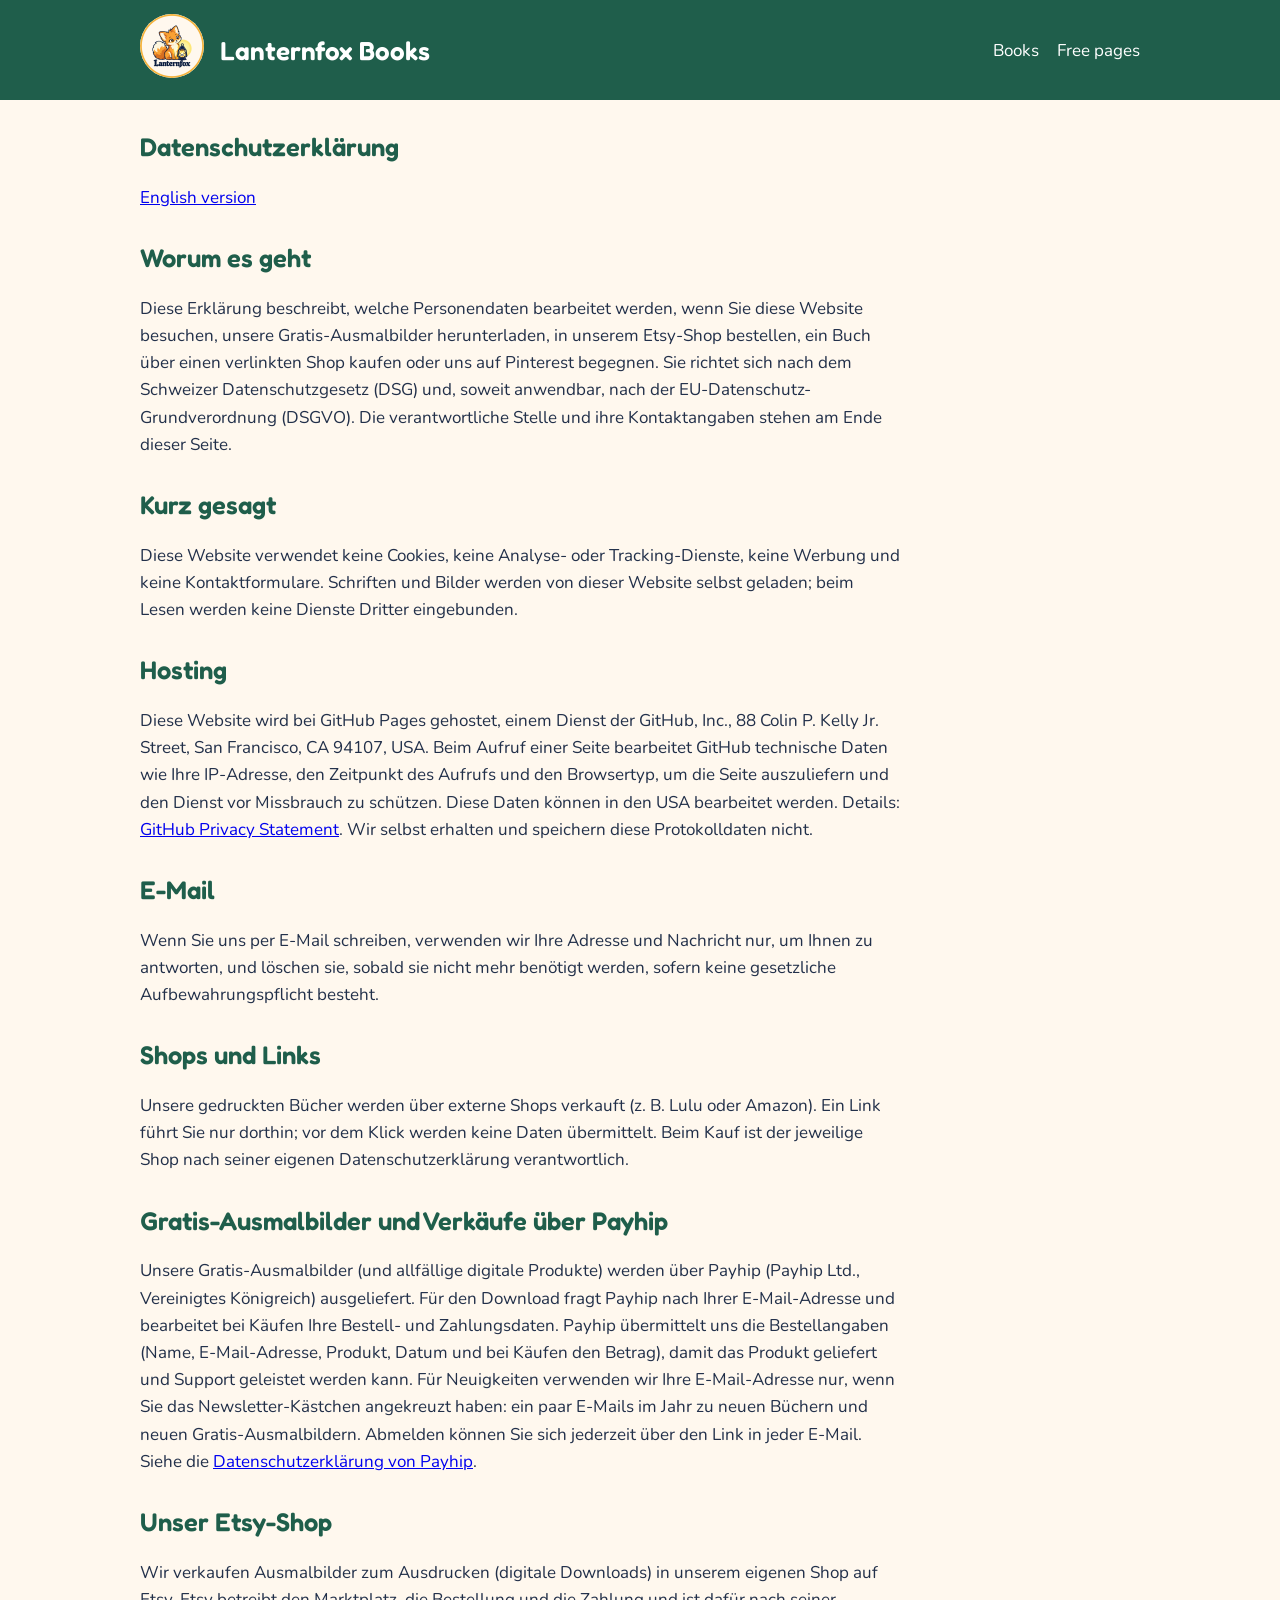
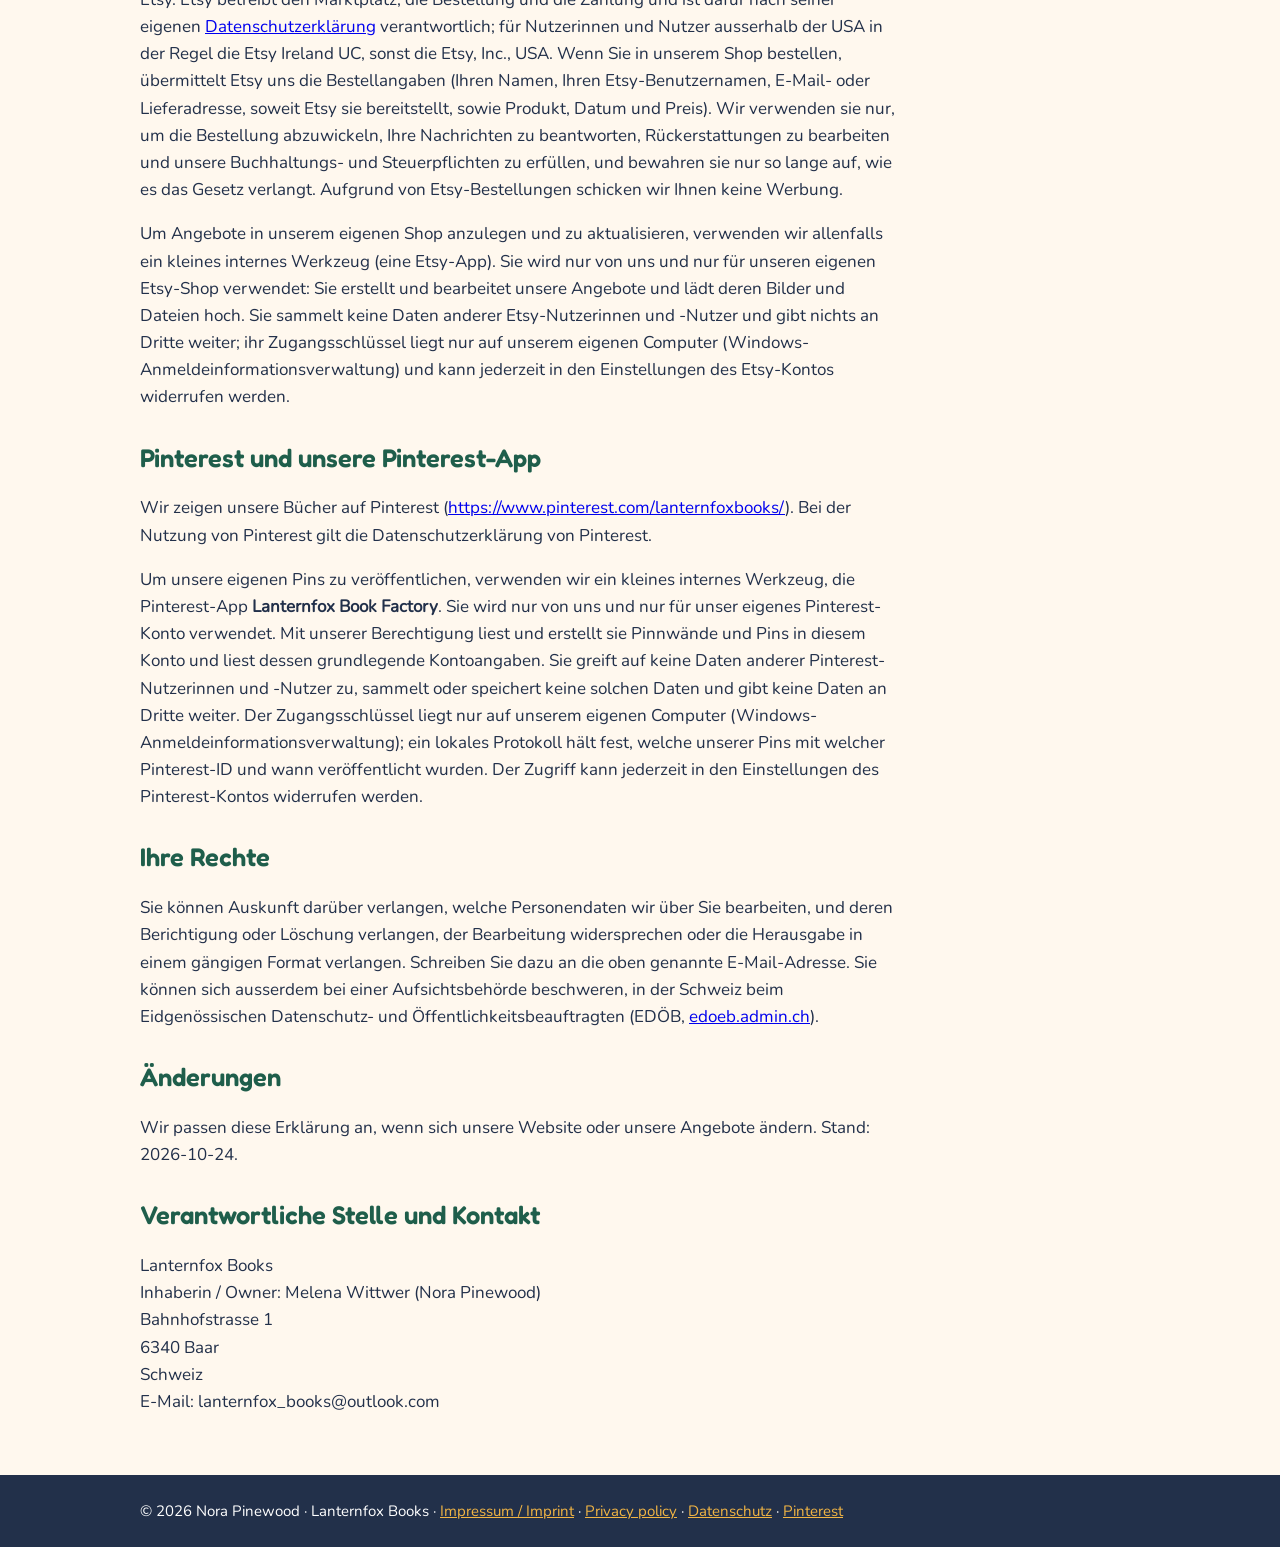
==== datenschutz.html @ 25349295 "Update website (generated by BookFactory website.py)" ====
<!doctype html>
<html lang="de"><head><meta charset="utf-8"><meta name="viewport" content="width=device-width,initial-scale=1">
<title>Datenschutzerklärung – Lanternfox Books</title><meta name="description" content="Coloring books and coloring storybooks for kids, made with love by Nora Pinewood. It all began with a coloring story for my little niece, starring Finn the lantern fox; more books are on the way: animals, everyday adventures, seasons and holidays. Every book has single-sided pages and big, bold lines.">
<link rel="icon" href="img/logo.png"><link rel="stylesheet" href="style.css"></head>
<body><header><div class="in"><a href="index.html"><img src="img/logo.png" alt="Lanternfox Books logo"></a>
<a href="index.html"><h1>Lanternfox Books</h1></a><nav><a href="index.html#books">Books</a><a href="index.html#free">Free pages</a></nav></div></header>
<main class="in"><div class="legal"><h2>Datenschutzerklärung</h2><p><a href="privacy.html">English version</a></p><h2>Worum es geht</h2><p>Diese Erklärung beschreibt, welche Personendaten bearbeitet werden, wenn Sie diese Website besuchen, unsere Gratis-Ausmalbilder herunterladen, in unserem Etsy-Shop bestellen, ein Buch über einen verlinkten Shop kaufen oder uns auf Pinterest begegnen. Sie richtet sich nach dem Schweizer Datenschutzgesetz (DSG) und, soweit anwendbar, nach der EU-Datenschutz-Grundverordnung (DSGVO). Die verantwortliche Stelle und ihre Kontaktangaben stehen am Ende dieser Seite.</p><h2>Kurz gesagt</h2><p>Diese Website verwendet keine Cookies, keine Analyse- oder Tracking-Dienste, keine Werbung und keine Kontaktformulare. Schriften und Bilder werden von dieser Website selbst geladen; beim Lesen werden keine Dienste Dritter eingebunden.</p><h2>Hosting</h2><p>Diese Website wird bei GitHub Pages gehostet, einem Dienst der GitHub, Inc., 88 Colin P. Kelly Jr. Street, San Francisco, CA 94107, USA. Beim Aufruf einer Seite bearbeitet GitHub technische Daten wie Ihre IP-Adresse, den Zeitpunkt des Aufrufs und den Browsertyp, um die Seite auszuliefern und den Dienst vor Missbrauch zu schützen. Diese Daten können in den USA bearbeitet werden. Details: <a href="https://docs.github.com/en/site-policy/privacy-policies/github-general-privacy-statement">GitHub Privacy Statement</a>. Wir selbst erhalten und speichern diese Protokolldaten nicht.</p><h2>E-Mail</h2><p>Wenn Sie uns per E-Mail schreiben, verwenden wir Ihre Adresse und Nachricht nur, um Ihnen zu antworten, und löschen sie, sobald sie nicht mehr benötigt werden, sofern keine gesetzliche Aufbewahrungspflicht besteht.</p><h2>Shops und Links</h2><p>Unsere gedruckten Bücher werden über externe Shops verkauft (z. B. Lulu oder Amazon). Ein Link führt Sie nur dorthin; vor dem Klick werden keine Daten übermittelt. Beim Kauf ist der jeweilige Shop nach seiner eigenen Datenschutzerklärung verantwortlich.</p><h2>Gratis-Ausmalbilder und Verkäufe über Payhip</h2><p>Unsere Gratis-Ausmalbilder (und allfällige digitale Produkte) werden über Payhip (Payhip Ltd., Vereinigtes Königreich) ausgeliefert. Für den Download fragt Payhip nach Ihrer E-Mail-Adresse und bearbeitet bei Käufen Ihre Bestell- und Zahlungsdaten. Payhip übermittelt uns die Bestellangaben (Name, E-Mail-Adresse, Produkt, Datum und bei Käufen den Betrag), damit das Produkt geliefert und Support geleistet werden kann. Für Neuigkeiten verwenden wir Ihre E-Mail-Adresse nur, wenn Sie das Newsletter-Kästchen angekreuzt haben: ein paar E-Mails im Jahr zu neuen Büchern und neuen Gratis-Ausmalbildern. Abmelden können Sie sich jederzeit über den Link in jeder E-Mail. Siehe die <a href="https://payhip.com/privacy">Datenschutzerklärung von Payhip</a>.</p><h2>Unser Etsy-Shop</h2><p>Wir verkaufen Ausmalbilder zum Ausdrucken (digitale Downloads) in unserem eigenen Shop auf Etsy. Etsy betreibt den Marktplatz, die Bestellung und die Zahlung und ist dafür nach seiner eigenen <a href="https://www.etsy.com/legal/privacy">Datenschutzerklärung</a> verantwortlich; für Nutzerinnen und Nutzer ausserhalb der USA in der Regel die Etsy Ireland UC, sonst die Etsy, Inc., USA. Wenn Sie in unserem Shop bestellen, übermittelt Etsy uns die Bestellangaben (Ihren Namen, Ihren Etsy-Benutzernamen, E-Mail- oder Lieferadresse, soweit Etsy sie bereitstellt, sowie Produkt, Datum und Preis). Wir verwenden sie nur, um die Bestellung abzuwickeln, Ihre Nachrichten zu beantworten, Rückerstattungen zu bearbeiten und unsere Buchhaltungs- und Steuerpflichten zu erfüllen, und bewahren sie nur so lange auf, wie es das Gesetz verlangt. Aufgrund von Etsy-Bestellungen schicken wir Ihnen keine Werbung.</p><p>Um Angebote in unserem eigenen Shop anzulegen und zu aktualisieren, verwenden wir allenfalls ein kleines internes Werkzeug (eine Etsy-App). Sie wird nur von uns und nur für unseren eigenen Etsy-Shop verwendet: Sie erstellt und bearbeitet unsere Angebote und lädt deren Bilder und Dateien hoch. Sie sammelt keine Daten anderer Etsy-Nutzerinnen und -Nutzer und gibt nichts an Dritte weiter; ihr Zugangsschlüssel liegt nur auf unserem eigenen Computer (Windows-Anmeldeinformationsverwaltung) und kann jederzeit in den Einstellungen des Etsy-Kontos widerrufen werden.</p><h2>Pinterest und unsere Pinterest-App</h2><p>Wir zeigen unsere Bücher auf Pinterest (<a href="https://www.pinterest.com/lanternfoxbooks/">https://www.pinterest.com/lanternfoxbooks/</a>). Bei der Nutzung von Pinterest gilt die Datenschutzerklärung von Pinterest.</p><p>Um unsere eigenen Pins zu veröffentlichen, verwenden wir ein kleines internes Werkzeug, die Pinterest-App <strong>Lanternfox Book Factory</strong>. Sie wird nur von uns und nur für unser eigenes Pinterest-Konto verwendet. Mit unserer Berechtigung liest und erstellt sie Pinnwände und Pins in diesem Konto und liest dessen grundlegende Kontoangaben. Sie greift auf keine Daten anderer Pinterest-Nutzerinnen und -Nutzer zu, sammelt oder speichert keine solchen Daten und gibt keine Daten an Dritte weiter. Der Zugangsschlüssel liegt nur auf unserem eigenen Computer (Windows-Anmeldeinformationsverwaltung); ein lokales Protokoll hält fest, welche unserer Pins mit welcher Pinterest-ID und wann veröffentlicht wurden. Der Zugriff kann jederzeit in den Einstellungen des Pinterest-Kontos widerrufen werden.</p><h2>Ihre Rechte</h2><p>Sie können Auskunft darüber verlangen, welche Personendaten wir über Sie bearbeiten, und deren Berichtigung oder Löschung verlangen, der Bearbeitung widersprechen oder die Herausgabe in einem gängigen Format verlangen. Schreiben Sie dazu an die oben genannte E-Mail-Adresse. Sie können sich ausserdem bei einer Aufsichtsbehörde beschweren, in der Schweiz beim Eidgenössischen Datenschutz- und Öffentlichkeitsbeauftragten (EDÖB, <a href="https://www.edoeb.admin.ch">edoeb.admin.ch</a>).</p><h2>Änderungen</h2><p>Wir passen diese Erklärung an, wenn sich unsere Website oder unsere Angebote ändern. Stand: 2026-10-24.</p><h2>Verantwortliche Stelle und Kontakt</h2><p>Lanternfox Books<br>Inhaberin / Owner: Melena Wittwer (Nora Pinewood)<br>Bahnhofstrasse 1<br>6340 Baar<br>Schweiz<br>E-Mail: lanternfox_books@outlook.com</p></div></main>
<footer><div class="in">© 2026 Nora Pinewood · Lanternfox Books ·
<a href="impressum.html">Impressum / Imprint</a> · <a href="privacy.html">Privacy policy</a> · <a href="datenschutz.html">Datenschutz</a>
· <a href="https://www.pinterest.com/lanternfoxbooks/">Pinterest</a></div></footer></body></html>
---- style.css ----
@font-face{font-family:Fredoka;src:url(fonts/Fredoka.ttf)}
@font-face{font-family:Nunito;src:url(fonts/Nunito.ttf)}
*{box-sizing:border-box}
body{margin:0;background:#FFF8EE;color:#22304A;font:17px/1.6 Nunito,system-ui,sans-serif}
header{background:#1F5E4B;color:#fff}
header .in{display:flex;align-items:center;gap:16px;padding:14px 20px}
header img{width:64px;height:64px;border-radius:50%;background:#fff}
header a{color:#fff;text-decoration:none}
nav{margin-left:auto;display:flex;gap:18px;flex-wrap:wrap}
.in{max-width:1040px;margin:0 auto;padding:0 20px}
h1,h2,h3{font-family:Fredoka,system-ui,sans-serif;font-weight:600;line-height:1.2}
h1{margin:0;font-size:26px}
h2{color:#1F5E4B;margin-top:48px}
.hero{padding:36px 0 8px;font-size:19px}
.grid{display:grid;grid-template-columns:repeat(auto-fill,minmax(290px,1fr));gap:24px}
.card{background:#fff;border-radius:18px;padding:18px;box-shadow:0 4px 16px rgba(34,48,74,.12);display:flex;flex-direction:column}
.card img{width:100%;border-radius:10px}
.card h3{margin:14px 0 4px}
.card .sub{color:#C8374A;font-size:15px;line-height:1.4;margin:0 0 10px}
.card p{margin:0 0 12px}
.btn{margin-top:auto;align-self:flex-start;background:#C8374A;color:#fff;padding:9px 18px;border-radius:999px;text-decoration:none;font-weight:bold}
.btn.free{background:#1F5E4B}
.legal{max-width:760px}
.legal h2{margin-top:32px}
footer{margin-top:60px;padding:24px 0;background:#22304A;color:#fff;font-size:15px}
footer a{color:#F2B544}
.todo{background:#F2B544;padding:0 4px}
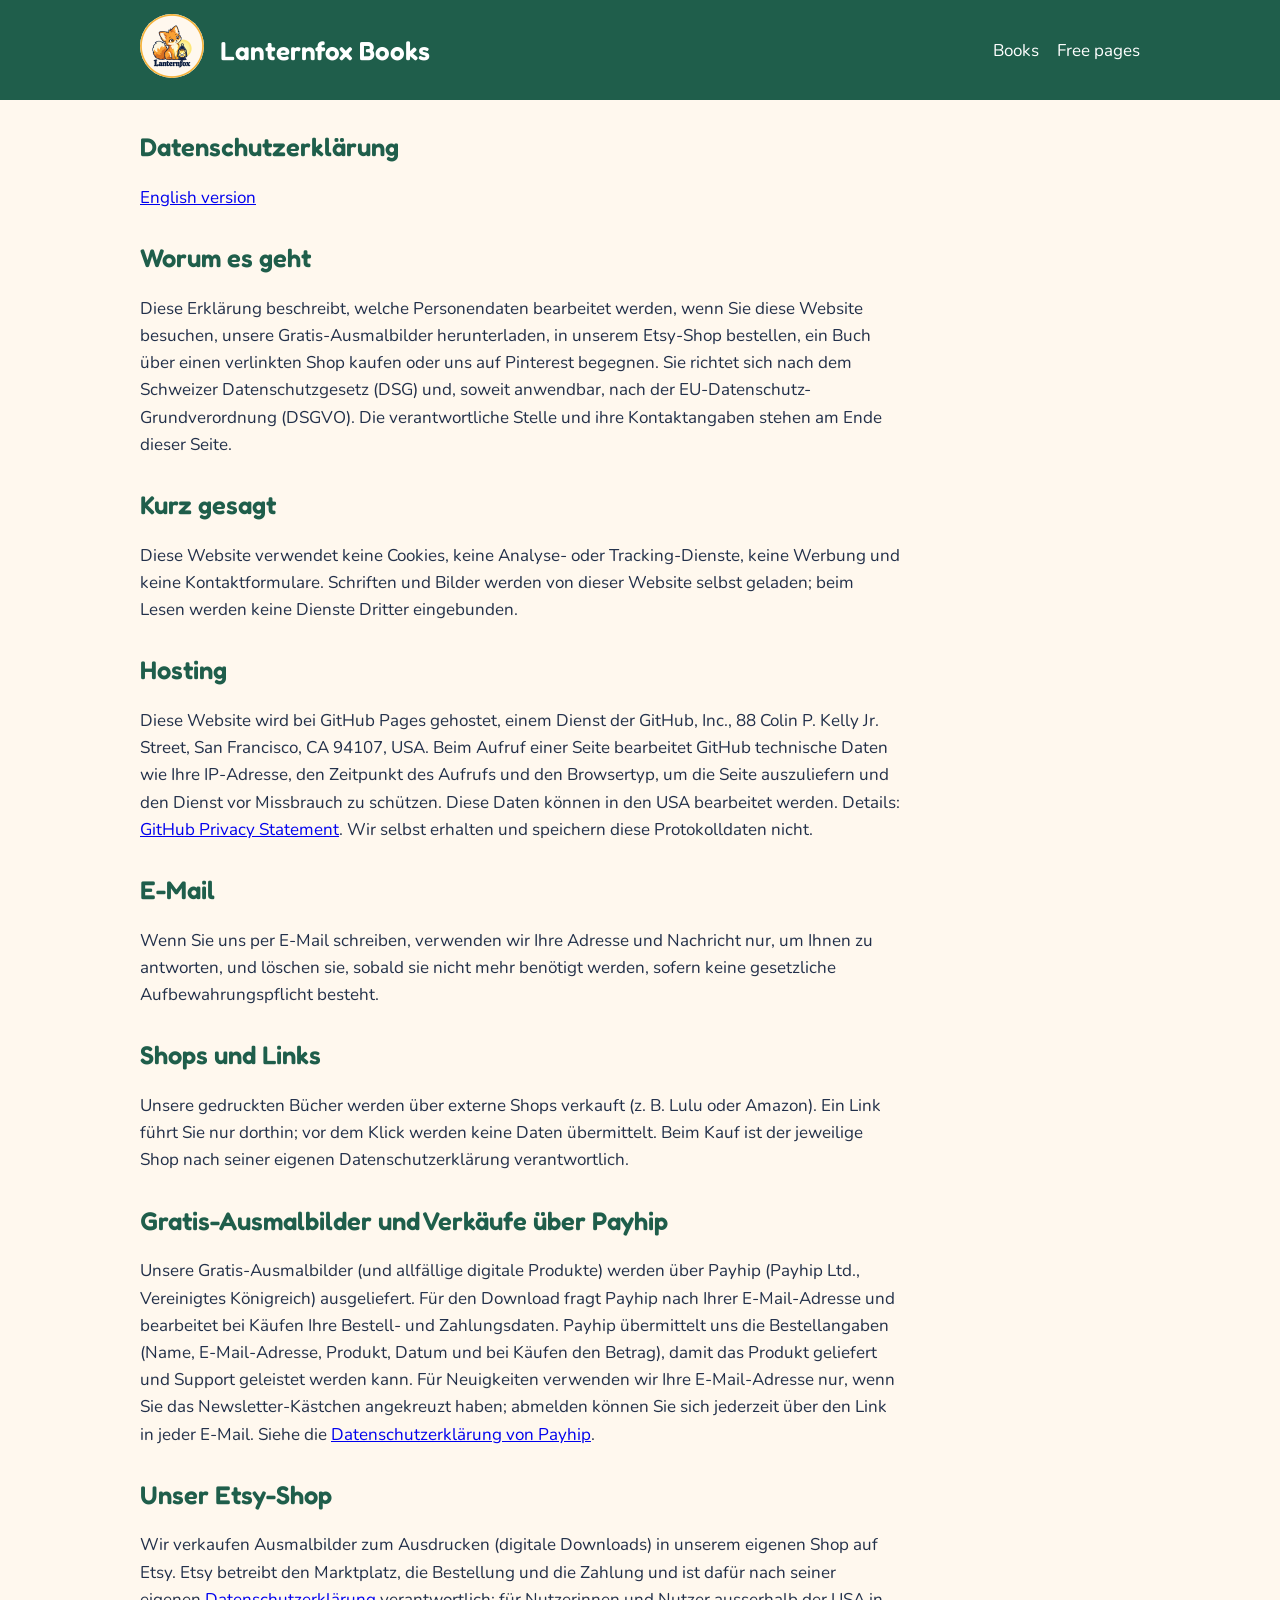
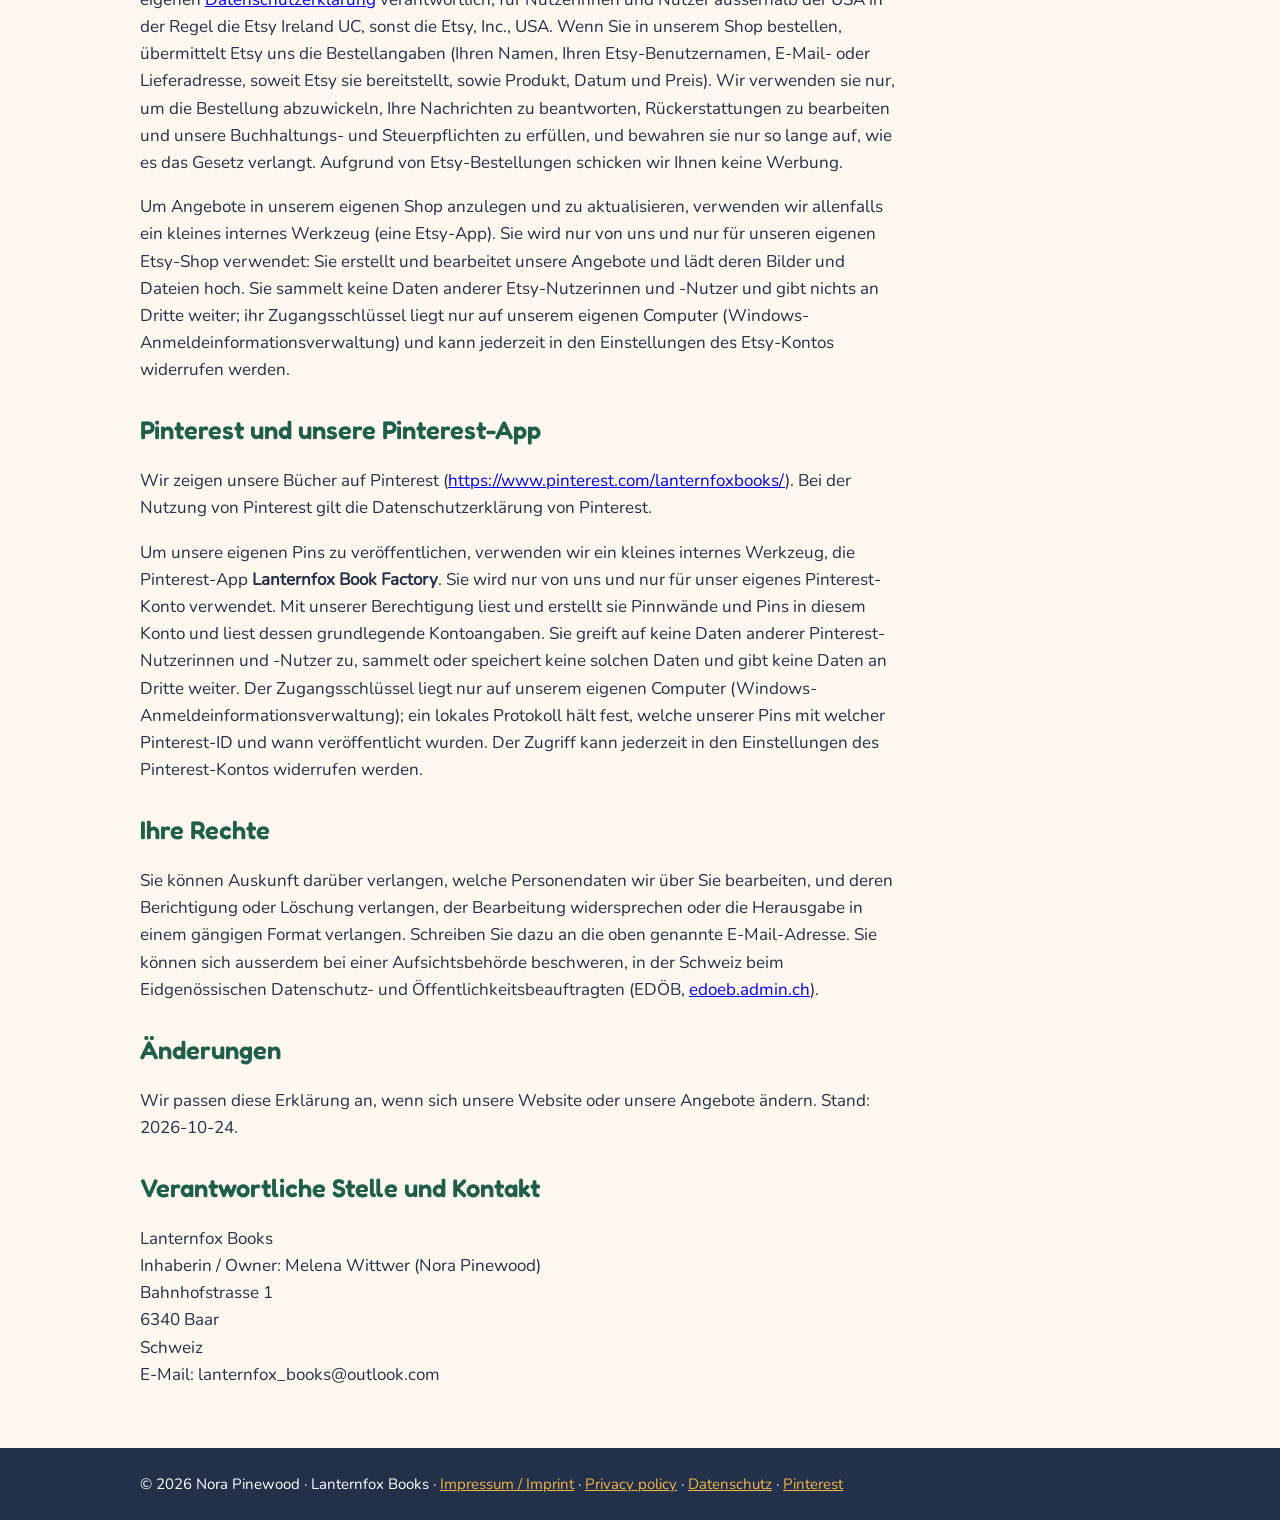
==== commit b1ed74b4: "Update website (generated by BookFactory website.py)" ====
--- a/datenschutz.html
+++ b/datenschutz.html
@@ -1,10 +1,10 @@
 <!doctype html>
 <html lang="de"><head><meta charset="utf-8"><meta name="viewport" content="width=device-width,initial-scale=1">
-<title>Datenschutzerklärung – Lanternfox Books</title><meta name="description" content="Coloring books and coloring storybooks for kids, made with love by Nora Pinewood. It all began with a coloring story for my little niece, starring Finn the lantern fox; more books are on the way: animals, everyday adventures, seasons and holidays. Every book has single-sided pages and big, bold lines.">
+<title>Datenschutzerklärung – Lanternfox Books</title><meta name="description" content="Cozy coloring storybooks for kids ages 4–10 with Finn the little lantern fox. Single-sided pages, big bold lines and a little story on every page, made with love by Nora Pinewood.">
 <link rel="icon" href="img/logo.png"><link rel="stylesheet" href="style.css"></head>
 <body><header><div class="in"><a href="index.html"><img src="img/logo.png" alt="Lanternfox Books logo"></a>
 <a href="index.html"><h1>Lanternfox Books</h1></a><nav><a href="index.html#books">Books</a><a href="index.html#free">Free pages</a></nav></div></header>
-<main class="in"><div class="legal"><h2>Datenschutzerklärung</h2><p><a href="privacy.html">English version</a></p><h2>Worum es geht</h2><p>Diese Erklärung beschreibt, welche Personendaten bearbeitet werden, wenn Sie diese Website besuchen, unsere Gratis-Ausmalbilder herunterladen, in unserem Etsy-Shop bestellen, ein Buch über einen verlinkten Shop kaufen oder uns auf Pinterest begegnen. Sie richtet sich nach dem Schweizer Datenschutzgesetz (DSG) und, soweit anwendbar, nach der EU-Datenschutz-Grundverordnung (DSGVO). Die verantwortliche Stelle und ihre Kontaktangaben stehen am Ende dieser Seite.</p><h2>Kurz gesagt</h2><p>Diese Website verwendet keine Cookies, keine Analyse- oder Tracking-Dienste, keine Werbung und keine Kontaktformulare. Schriften und Bilder werden von dieser Website selbst geladen; beim Lesen werden keine Dienste Dritter eingebunden.</p><h2>Hosting</h2><p>Diese Website wird bei GitHub Pages gehostet, einem Dienst der GitHub, Inc., 88 Colin P. Kelly Jr. Street, San Francisco, CA 94107, USA. Beim Aufruf einer Seite bearbeitet GitHub technische Daten wie Ihre IP-Adresse, den Zeitpunkt des Aufrufs und den Browsertyp, um die Seite auszuliefern und den Dienst vor Missbrauch zu schützen. Diese Daten können in den USA bearbeitet werden. Details: <a href="https://docs.github.com/en/site-policy/privacy-policies/github-general-privacy-statement">GitHub Privacy Statement</a>. Wir selbst erhalten und speichern diese Protokolldaten nicht.</p><h2>E-Mail</h2><p>Wenn Sie uns per E-Mail schreiben, verwenden wir Ihre Adresse und Nachricht nur, um Ihnen zu antworten, und löschen sie, sobald sie nicht mehr benötigt werden, sofern keine gesetzliche Aufbewahrungspflicht besteht.</p><h2>Shops und Links</h2><p>Unsere gedruckten Bücher werden über externe Shops verkauft (z. B. Lulu oder Amazon). Ein Link führt Sie nur dorthin; vor dem Klick werden keine Daten übermittelt. Beim Kauf ist der jeweilige Shop nach seiner eigenen Datenschutzerklärung verantwortlich.</p><h2>Gratis-Ausmalbilder und Verkäufe über Payhip</h2><p>Unsere Gratis-Ausmalbilder (und allfällige digitale Produkte) werden über Payhip (Payhip Ltd., Vereinigtes Königreich) ausgeliefert. Für den Download fragt Payhip nach Ihrer E-Mail-Adresse und bearbeitet bei Käufen Ihre Bestell- und Zahlungsdaten. Payhip übermittelt uns die Bestellangaben (Name, E-Mail-Adresse, Produkt, Datum und bei Käufen den Betrag), damit das Produkt geliefert und Support geleistet werden kann. Für Neuigkeiten verwenden wir Ihre E-Mail-Adresse nur, wenn Sie das Newsletter-Kästchen angekreuzt haben: ein paar E-Mails im Jahr zu neuen Büchern und neuen Gratis-Ausmalbildern. Abmelden können Sie sich jederzeit über den Link in jeder E-Mail. Siehe die <a href="https://payhip.com/privacy">Datenschutzerklärung von Payhip</a>.</p><h2>Unser Etsy-Shop</h2><p>Wir verkaufen Ausmalbilder zum Ausdrucken (digitale Downloads) in unserem eigenen Shop auf Etsy. Etsy betreibt den Marktplatz, die Bestellung und die Zahlung und ist dafür nach seiner eigenen <a href="https://www.etsy.com/legal/privacy">Datenschutzerklärung</a> verantwortlich; für Nutzerinnen und Nutzer ausserhalb der USA in der Regel die Etsy Ireland UC, sonst die Etsy, Inc., USA. Wenn Sie in unserem Shop bestellen, übermittelt Etsy uns die Bestellangaben (Ihren Namen, Ihren Etsy-Benutzernamen, E-Mail- oder Lieferadresse, soweit Etsy sie bereitstellt, sowie Produkt, Datum und Preis). Wir verwenden sie nur, um die Bestellung abzuwickeln, Ihre Nachrichten zu beantworten, Rückerstattungen zu bearbeiten und unsere Buchhaltungs- und Steuerpflichten zu erfüllen, und bewahren sie nur so lange auf, wie es das Gesetz verlangt. Aufgrund von Etsy-Bestellungen schicken wir Ihnen keine Werbung.</p><p>Um Angebote in unserem eigenen Shop anzulegen und zu aktualisieren, verwenden wir allenfalls ein kleines internes Werkzeug (eine Etsy-App). Sie wird nur von uns und nur für unseren eigenen Etsy-Shop verwendet: Sie erstellt und bearbeitet unsere Angebote und lädt deren Bilder und Dateien hoch. Sie sammelt keine Daten anderer Etsy-Nutzerinnen und -Nutzer und gibt nichts an Dritte weiter; ihr Zugangsschlüssel liegt nur auf unserem eigenen Computer (Windows-Anmeldeinformationsverwaltung) und kann jederzeit in den Einstellungen des Etsy-Kontos widerrufen werden.</p><h2>Pinterest und unsere Pinterest-App</h2><p>Wir zeigen unsere Bücher auf Pinterest (<a href="https://www.pinterest.com/lanternfoxbooks/">https://www.pinterest.com/lanternfoxbooks/</a>). Bei der Nutzung von Pinterest gilt die Datenschutzerklärung von Pinterest.</p><p>Um unsere eigenen Pins zu veröffentlichen, verwenden wir ein kleines internes Werkzeug, die Pinterest-App <strong>Lanternfox Book Factory</strong>. Sie wird nur von uns und nur für unser eigenes Pinterest-Konto verwendet. Mit unserer Berechtigung liest und erstellt sie Pinnwände und Pins in diesem Konto und liest dessen grundlegende Kontoangaben. Sie greift auf keine Daten anderer Pinterest-Nutzerinnen und -Nutzer zu, sammelt oder speichert keine solchen Daten und gibt keine Daten an Dritte weiter. Der Zugangsschlüssel liegt nur auf unserem eigenen Computer (Windows-Anmeldeinformationsverwaltung); ein lokales Protokoll hält fest, welche unserer Pins mit welcher Pinterest-ID und wann veröffentlicht wurden. Der Zugriff kann jederzeit in den Einstellungen des Pinterest-Kontos widerrufen werden.</p><h2>Ihre Rechte</h2><p>Sie können Auskunft darüber verlangen, welche Personendaten wir über Sie bearbeiten, und deren Berichtigung oder Löschung verlangen, der Bearbeitung widersprechen oder die Herausgabe in einem gängigen Format verlangen. Schreiben Sie dazu an die oben genannte E-Mail-Adresse. Sie können sich ausserdem bei einer Aufsichtsbehörde beschweren, in der Schweiz beim Eidgenössischen Datenschutz- und Öffentlichkeitsbeauftragten (EDÖB, <a href="https://www.edoeb.admin.ch">edoeb.admin.ch</a>).</p><h2>Änderungen</h2><p>Wir passen diese Erklärung an, wenn sich unsere Website oder unsere Angebote ändern. Stand: 2026-10-24.</p><h2>Verantwortliche Stelle und Kontakt</h2><p>Lanternfox Books<br>Inhaberin / Owner: Melena Wittwer (Nora Pinewood)<br>Bahnhofstrasse 1<br>6340 Baar<br>Schweiz<br>E-Mail: lanternfox_books@outlook.com</p></div></main>
+<main class="in"><div class="legal"><h2>Datenschutzerklärung</h2><p><a href="privacy.html">English version</a></p><h2>Worum es geht</h2><p>Diese Erklärung beschreibt, welche Personendaten bearbeitet werden, wenn Sie diese Website besuchen, unsere Gratis-Ausmalbilder herunterladen, in unserem Etsy-Shop bestellen, ein Buch über einen verlinkten Shop kaufen oder uns auf Pinterest begegnen. Sie richtet sich nach dem Schweizer Datenschutzgesetz (DSG) und, soweit anwendbar, nach der EU-Datenschutz-Grundverordnung (DSGVO). Die verantwortliche Stelle und ihre Kontaktangaben stehen am Ende dieser Seite.</p><h2>Kurz gesagt</h2><p>Diese Website verwendet keine Cookies, keine Analyse- oder Tracking-Dienste, keine Werbung und keine Kontaktformulare. Schriften und Bilder werden von dieser Website selbst geladen; beim Lesen werden keine Dienste Dritter eingebunden.</p><h2>Hosting</h2><p>Diese Website wird bei GitHub Pages gehostet, einem Dienst der GitHub, Inc., 88 Colin P. Kelly Jr. Street, San Francisco, CA 94107, USA. Beim Aufruf einer Seite bearbeitet GitHub technische Daten wie Ihre IP-Adresse, den Zeitpunkt des Aufrufs und den Browsertyp, um die Seite auszuliefern und den Dienst vor Missbrauch zu schützen. Diese Daten können in den USA bearbeitet werden. Details: <a href="https://docs.github.com/en/site-policy/privacy-policies/github-general-privacy-statement">GitHub Privacy Statement</a>. Wir selbst erhalten und speichern diese Protokolldaten nicht.</p><h2>E-Mail</h2><p>Wenn Sie uns per E-Mail schreiben, verwenden wir Ihre Adresse und Nachricht nur, um Ihnen zu antworten, und löschen sie, sobald sie nicht mehr benötigt werden, sofern keine gesetzliche Aufbewahrungspflicht besteht.</p><h2>Shops und Links</h2><p>Unsere gedruckten Bücher werden über externe Shops verkauft (z. B. Lulu oder Amazon). Ein Link führt Sie nur dorthin; vor dem Klick werden keine Daten übermittelt. Beim Kauf ist der jeweilige Shop nach seiner eigenen Datenschutzerklärung verantwortlich.</p><h2>Gratis-Ausmalbilder und Verkäufe über Payhip</h2><p>Unsere Gratis-Ausmalbilder (und allfällige digitale Produkte) werden über Payhip (Payhip Ltd., Vereinigtes Königreich) ausgeliefert. Für den Download fragt Payhip nach Ihrer E-Mail-Adresse und bearbeitet bei Käufen Ihre Bestell- und Zahlungsdaten. Payhip übermittelt uns die Bestellangaben (Name, E-Mail-Adresse, Produkt, Datum und bei Käufen den Betrag), damit das Produkt geliefert und Support geleistet werden kann. Für Neuigkeiten verwenden wir Ihre E-Mail-Adresse nur, wenn Sie das Newsletter-Kästchen angekreuzt haben; abmelden können Sie sich jederzeit über den Link in jeder E-Mail. Siehe die <a href="https://payhip.com/privacy">Datenschutzerklärung von Payhip</a>.</p><h2>Unser Etsy-Shop</h2><p>Wir verkaufen Ausmalbilder zum Ausdrucken (digitale Downloads) in unserem eigenen Shop auf Etsy. Etsy betreibt den Marktplatz, die Bestellung und die Zahlung und ist dafür nach seiner eigenen <a href="https://www.etsy.com/legal/privacy">Datenschutzerklärung</a> verantwortlich; für Nutzerinnen und Nutzer ausserhalb der USA in der Regel die Etsy Ireland UC, sonst die Etsy, Inc., USA. Wenn Sie in unserem Shop bestellen, übermittelt Etsy uns die Bestellangaben (Ihren Namen, Ihren Etsy-Benutzernamen, E-Mail- oder Lieferadresse, soweit Etsy sie bereitstellt, sowie Produkt, Datum und Preis). Wir verwenden sie nur, um die Bestellung abzuwickeln, Ihre Nachrichten zu beantworten, Rückerstattungen zu bearbeiten und unsere Buchhaltungs- und Steuerpflichten zu erfüllen, und bewahren sie nur so lange auf, wie es das Gesetz verlangt. Aufgrund von Etsy-Bestellungen schicken wir Ihnen keine Werbung.</p><p>Um Angebote in unserem eigenen Shop anzulegen und zu aktualisieren, verwenden wir allenfalls ein kleines internes Werkzeug (eine Etsy-App). Sie wird nur von uns und nur für unseren eigenen Etsy-Shop verwendet: Sie erstellt und bearbeitet unsere Angebote und lädt deren Bilder und Dateien hoch. Sie sammelt keine Daten anderer Etsy-Nutzerinnen und -Nutzer und gibt nichts an Dritte weiter; ihr Zugangsschlüssel liegt nur auf unserem eigenen Computer (Windows-Anmeldeinformationsverwaltung) und kann jederzeit in den Einstellungen des Etsy-Kontos widerrufen werden.</p><h2>Pinterest und unsere Pinterest-App</h2><p>Wir zeigen unsere Bücher auf Pinterest (<a href="https://www.pinterest.com/lanternfoxbooks/">https://www.pinterest.com/lanternfoxbooks/</a>). Bei der Nutzung von Pinterest gilt die Datenschutzerklärung von Pinterest.</p><p>Um unsere eigenen Pins zu veröffentlichen, verwenden wir ein kleines internes Werkzeug, die Pinterest-App <strong>Lanternfox Book Factory</strong>. Sie wird nur von uns und nur für unser eigenes Pinterest-Konto verwendet. Mit unserer Berechtigung liest und erstellt sie Pinnwände und Pins in diesem Konto und liest dessen grundlegende Kontoangaben. Sie greift auf keine Daten anderer Pinterest-Nutzerinnen und -Nutzer zu, sammelt oder speichert keine solchen Daten und gibt keine Daten an Dritte weiter. Der Zugangsschlüssel liegt nur auf unserem eigenen Computer (Windows-Anmeldeinformationsverwaltung); ein lokales Protokoll hält fest, welche unserer Pins mit welcher Pinterest-ID und wann veröffentlicht wurden. Der Zugriff kann jederzeit in den Einstellungen des Pinterest-Kontos widerrufen werden.</p><h2>Ihre Rechte</h2><p>Sie können Auskunft darüber verlangen, welche Personendaten wir über Sie bearbeiten, und deren Berichtigung oder Löschung verlangen, der Bearbeitung widersprechen oder die Herausgabe in einem gängigen Format verlangen. Schreiben Sie dazu an die oben genannte E-Mail-Adresse. Sie können sich ausserdem bei einer Aufsichtsbehörde beschweren, in der Schweiz beim Eidgenössischen Datenschutz- und Öffentlichkeitsbeauftragten (EDÖB, <a href="https://www.edoeb.admin.ch">edoeb.admin.ch</a>).</p><h2>Änderungen</h2><p>Wir passen diese Erklärung an, wenn sich unsere Website oder unsere Angebote ändern. Stand: 2026-10-24.</p><h2>Verantwortliche Stelle und Kontakt</h2><p>Lanternfox Books<br>Inhaberin / Owner: Melena Wittwer (Nora Pinewood)<br>Bahnhofstrasse 1<br>6340 Baar<br>Schweiz<br>E-Mail: lanternfox_books@outlook.com</p></div></main>
 <footer><div class="in">© 2026 Nora Pinewood · Lanternfox Books ·
 <a href="impressum.html">Impressum / Imprint</a> · <a href="privacy.html">Privacy policy</a> · <a href="datenschutz.html">Datenschutz</a>
 · <a href="https://www.pinterest.com/lanternfoxbooks/">Pinterest</a></div></footer></body></html>
--- a/style.css
+++ b/style.css
@@ -20,6 +20,9 @@
 .card p{margin:0 0 12px}
 .btn{margin-top:auto;align-self:flex-start;background:#C8374A;color:#fff;padding:9px 18px;border-radius:999px;text-decoration:none;font-weight:bold}
 .btn.free{background:#1F5E4B}
+.btns{margin-top:auto;display:flex;flex-wrap:wrap;gap:10px}
+.btns .btn{margin-top:0}
+.btn.pdf{background:#fff;color:#1F5E4B;border:2px solid #1F5E4B}
 .legal{max-width:760px}
 .legal h2{margin-top:32px}
 footer{margin-top:60px;padding:24px 0;background:#22304A;color:#fff;font-size:15px}
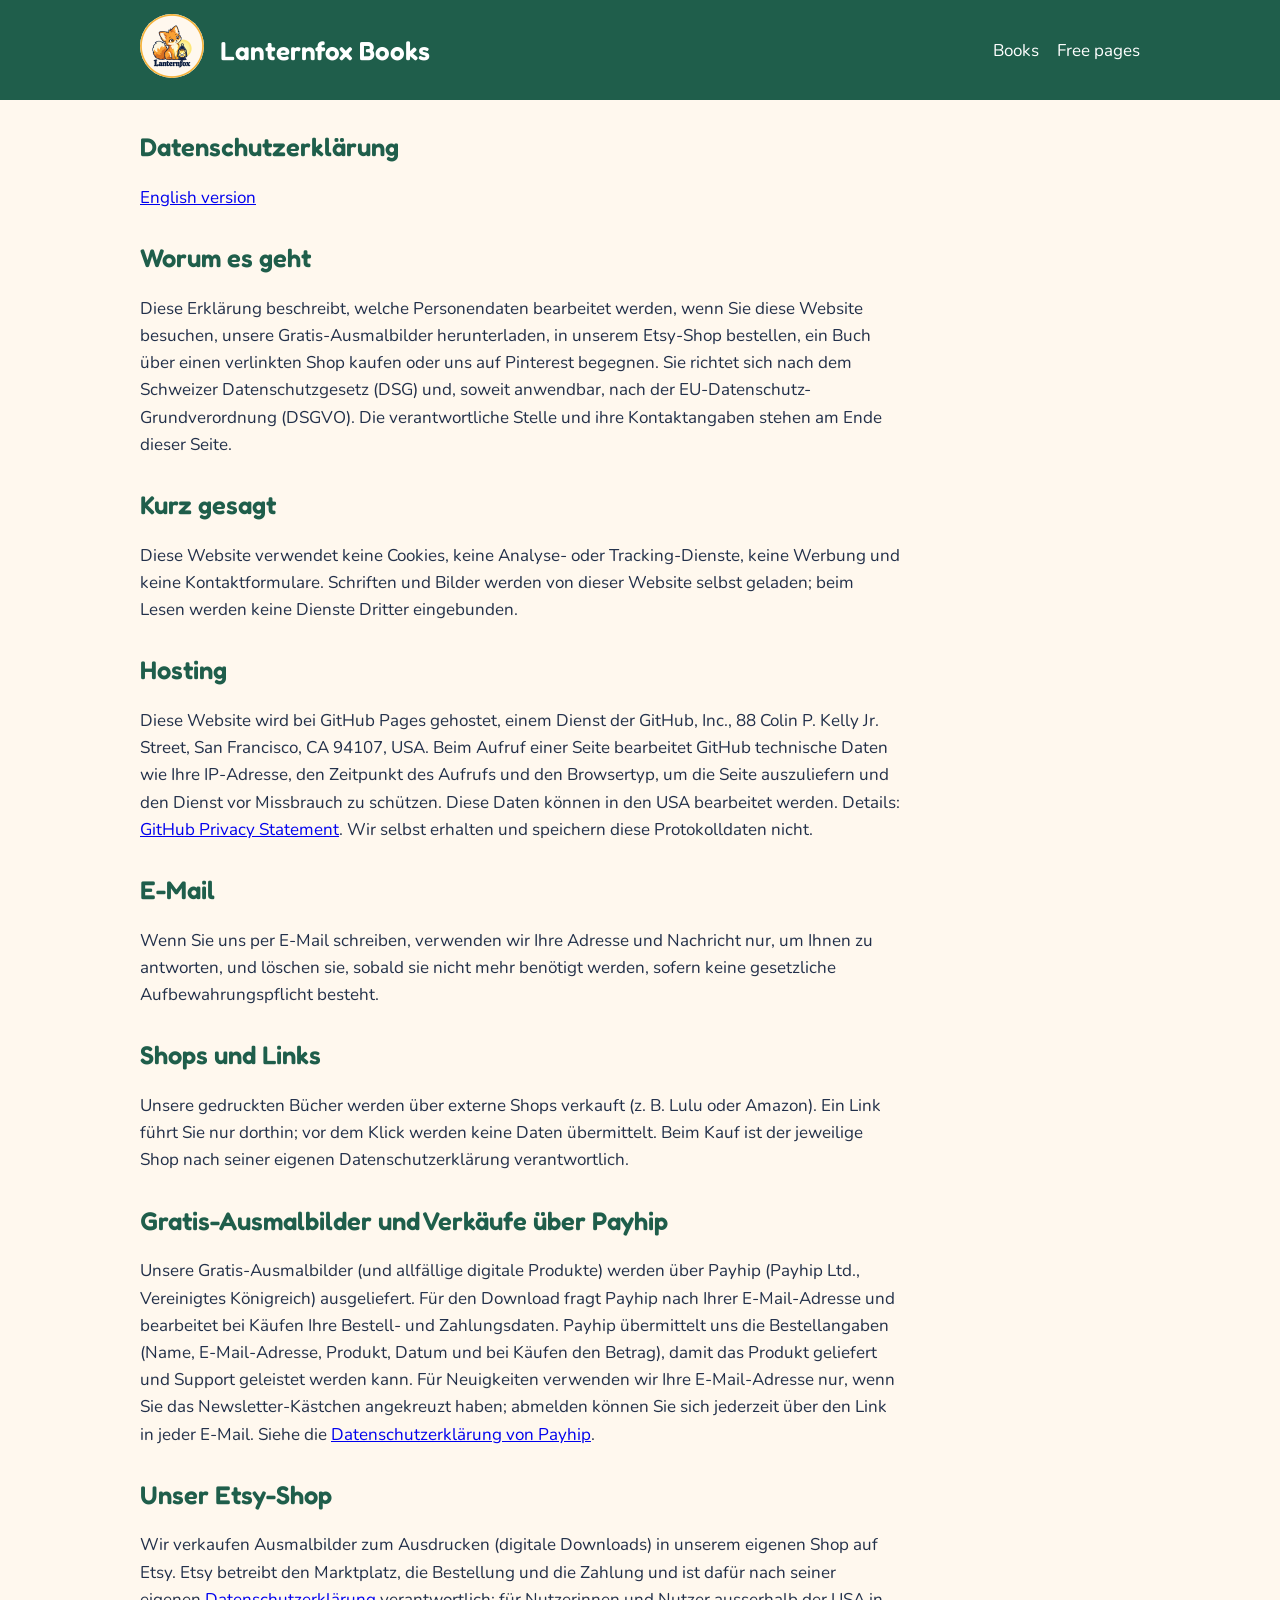
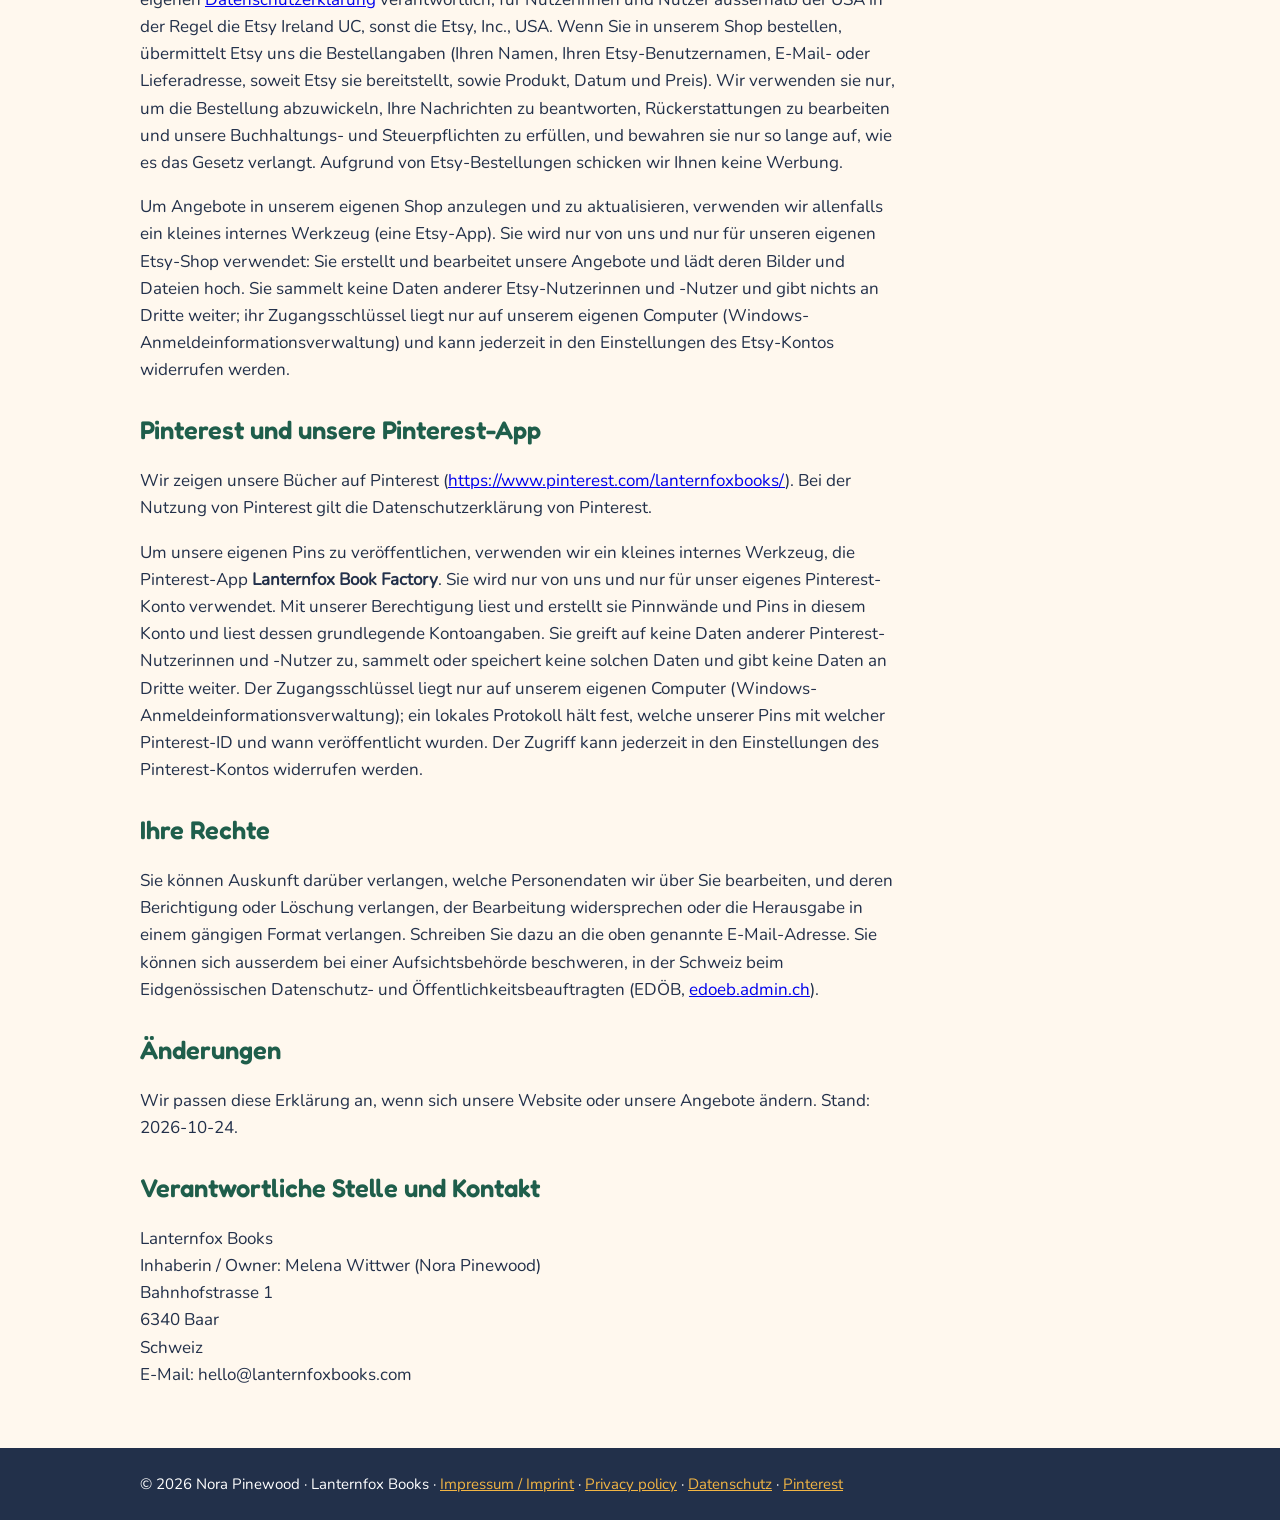
==== commit 293c2915: "Update website (generated by BookFactory website.py)" ====
--- a/datenschutz.html
+++ b/datenschutz.html
@@ -1,10 +1,11 @@
 <!doctype html>
 <html lang="de"><head><meta charset="utf-8"><meta name="viewport" content="width=device-width,initial-scale=1">
 <title>Datenschutzerklärung – Lanternfox Books</title><meta name="description" content="Cozy coloring storybooks for kids ages 4–10 with Finn the little lantern fox. Single-sided pages, big bold lines and a little story on every page, made with love by Nora Pinewood.">
-<link rel="icon" href="img/logo.png"><link rel="stylesheet" href="style.css"></head>
+<link rel="icon" href="img/logo.png"><link rel="stylesheet" href="style.css?v=dc3ec7ee"></head>
 <body><header><div class="in"><a href="index.html"><img src="img/logo.png" alt="Lanternfox Books logo"></a>
 <a href="index.html"><h1>Lanternfox Books</h1></a><nav><a href="index.html#books">Books</a><a href="index.html#free">Free pages</a></nav></div></header>
-<main class="in"><div class="legal"><h2>Datenschutzerklärung</h2><p><a href="privacy.html">English version</a></p><h2>Worum es geht</h2><p>Diese Erklärung beschreibt, welche Personendaten bearbeitet werden, wenn Sie diese Website besuchen, unsere Gratis-Ausmalbilder herunterladen, in unserem Etsy-Shop bestellen, ein Buch über einen verlinkten Shop kaufen oder uns auf Pinterest begegnen. Sie richtet sich nach dem Schweizer Datenschutzgesetz (DSG) und, soweit anwendbar, nach der EU-Datenschutz-Grundverordnung (DSGVO). Die verantwortliche Stelle und ihre Kontaktangaben stehen am Ende dieser Seite.</p><h2>Kurz gesagt</h2><p>Diese Website verwendet keine Cookies, keine Analyse- oder Tracking-Dienste, keine Werbung und keine Kontaktformulare. Schriften und Bilder werden von dieser Website selbst geladen; beim Lesen werden keine Dienste Dritter eingebunden.</p><h2>Hosting</h2><p>Diese Website wird bei GitHub Pages gehostet, einem Dienst der GitHub, Inc., 88 Colin P. Kelly Jr. Street, San Francisco, CA 94107, USA. Beim Aufruf einer Seite bearbeitet GitHub technische Daten wie Ihre IP-Adresse, den Zeitpunkt des Aufrufs und den Browsertyp, um die Seite auszuliefern und den Dienst vor Missbrauch zu schützen. Diese Daten können in den USA bearbeitet werden. Details: <a href="https://docs.github.com/en/site-policy/privacy-policies/github-general-privacy-statement">GitHub Privacy Statement</a>. Wir selbst erhalten und speichern diese Protokolldaten nicht.</p><h2>E-Mail</h2><p>Wenn Sie uns per E-Mail schreiben, verwenden wir Ihre Adresse und Nachricht nur, um Ihnen zu antworten, und löschen sie, sobald sie nicht mehr benötigt werden, sofern keine gesetzliche Aufbewahrungspflicht besteht.</p><h2>Shops und Links</h2><p>Unsere gedruckten Bücher werden über externe Shops verkauft (z. B. Lulu oder Amazon). Ein Link führt Sie nur dorthin; vor dem Klick werden keine Daten übermittelt. Beim Kauf ist der jeweilige Shop nach seiner eigenen Datenschutzerklärung verantwortlich.</p><h2>Gratis-Ausmalbilder und Verkäufe über Payhip</h2><p>Unsere Gratis-Ausmalbilder (und allfällige digitale Produkte) werden über Payhip (Payhip Ltd., Vereinigtes Königreich) ausgeliefert. Für den Download fragt Payhip nach Ihrer E-Mail-Adresse und bearbeitet bei Käufen Ihre Bestell- und Zahlungsdaten. Payhip übermittelt uns die Bestellangaben (Name, E-Mail-Adresse, Produkt, Datum und bei Käufen den Betrag), damit das Produkt geliefert und Support geleistet werden kann. Für Neuigkeiten verwenden wir Ihre E-Mail-Adresse nur, wenn Sie das Newsletter-Kästchen angekreuzt haben; abmelden können Sie sich jederzeit über den Link in jeder E-Mail. Siehe die <a href="https://payhip.com/privacy">Datenschutzerklärung von Payhip</a>.</p><h2>Unser Etsy-Shop</h2><p>Wir verkaufen Ausmalbilder zum Ausdrucken (digitale Downloads) in unserem eigenen Shop auf Etsy. Etsy betreibt den Marktplatz, die Bestellung und die Zahlung und ist dafür nach seiner eigenen <a href="https://www.etsy.com/legal/privacy">Datenschutzerklärung</a> verantwortlich; für Nutzerinnen und Nutzer ausserhalb der USA in der Regel die Etsy Ireland UC, sonst die Etsy, Inc., USA. Wenn Sie in unserem Shop bestellen, übermittelt Etsy uns die Bestellangaben (Ihren Namen, Ihren Etsy-Benutzernamen, E-Mail- oder Lieferadresse, soweit Etsy sie bereitstellt, sowie Produkt, Datum und Preis). Wir verwenden sie nur, um die Bestellung abzuwickeln, Ihre Nachrichten zu beantworten, Rückerstattungen zu bearbeiten und unsere Buchhaltungs- und Steuerpflichten zu erfüllen, und bewahren sie nur so lange auf, wie es das Gesetz verlangt. Aufgrund von Etsy-Bestellungen schicken wir Ihnen keine Werbung.</p><p>Um Angebote in unserem eigenen Shop anzulegen und zu aktualisieren, verwenden wir allenfalls ein kleines internes Werkzeug (eine Etsy-App). Sie wird nur von uns und nur für unseren eigenen Etsy-Shop verwendet: Sie erstellt und bearbeitet unsere Angebote und lädt deren Bilder und Dateien hoch. Sie sammelt keine Daten anderer Etsy-Nutzerinnen und -Nutzer und gibt nichts an Dritte weiter; ihr Zugangsschlüssel liegt nur auf unserem eigenen Computer (Windows-Anmeldeinformationsverwaltung) und kann jederzeit in den Einstellungen des Etsy-Kontos widerrufen werden.</p><h2>Pinterest und unsere Pinterest-App</h2><p>Wir zeigen unsere Bücher auf Pinterest (<a href="https://www.pinterest.com/lanternfoxbooks/">https://www.pinterest.com/lanternfoxbooks/</a>). Bei der Nutzung von Pinterest gilt die Datenschutzerklärung von Pinterest.</p><p>Um unsere eigenen Pins zu veröffentlichen, verwenden wir ein kleines internes Werkzeug, die Pinterest-App <strong>Lanternfox Book Factory</strong>. Sie wird nur von uns und nur für unser eigenes Pinterest-Konto verwendet. Mit unserer Berechtigung liest und erstellt sie Pinnwände und Pins in diesem Konto und liest dessen grundlegende Kontoangaben. Sie greift auf keine Daten anderer Pinterest-Nutzerinnen und -Nutzer zu, sammelt oder speichert keine solchen Daten und gibt keine Daten an Dritte weiter. Der Zugangsschlüssel liegt nur auf unserem eigenen Computer (Windows-Anmeldeinformationsverwaltung); ein lokales Protokoll hält fest, welche unserer Pins mit welcher Pinterest-ID und wann veröffentlicht wurden. Der Zugriff kann jederzeit in den Einstellungen des Pinterest-Kontos widerrufen werden.</p><h2>Ihre Rechte</h2><p>Sie können Auskunft darüber verlangen, welche Personendaten wir über Sie bearbeiten, und deren Berichtigung oder Löschung verlangen, der Bearbeitung widersprechen oder die Herausgabe in einem gängigen Format verlangen. Schreiben Sie dazu an die oben genannte E-Mail-Adresse. Sie können sich ausserdem bei einer Aufsichtsbehörde beschweren, in der Schweiz beim Eidgenössischen Datenschutz- und Öffentlichkeitsbeauftragten (EDÖB, <a href="https://www.edoeb.admin.ch">edoeb.admin.ch</a>).</p><h2>Änderungen</h2><p>Wir passen diese Erklärung an, wenn sich unsere Website oder unsere Angebote ändern. Stand: 2026-10-24.</p><h2>Verantwortliche Stelle und Kontakt</h2><p>Lanternfox Books<br>Inhaberin / Owner: Melena Wittwer (Nora Pinewood)<br>Bahnhofstrasse 1<br>6340 Baar<br>Schweiz<br>E-Mail: lanternfox_books@outlook.com</p></div></main>
+<main class="in"><div class="legal"><h2>Datenschutzerklärung</h2><p><a href="privacy.html">English version</a></p><h2>Worum es geht</h2><p>Diese Erklärung beschreibt, welche Personendaten bearbeitet werden, wenn Sie diese Website besuchen, unsere Gratis-Ausmalbilder herunterladen, in unserem Etsy-Shop bestellen, ein Buch über einen verlinkten Shop kaufen oder uns auf Pinterest begegnen. Sie richtet sich nach dem Schweizer Datenschutzgesetz (DSG) und, soweit anwendbar, nach der EU-Datenschutz-Grundverordnung (DSGVO). Die verantwortliche Stelle und ihre Kontaktangaben stehen am Ende dieser Seite.</p><h2>Kurz gesagt</h2><p>Diese Website verwendet keine Cookies, keine Analyse- oder Tracking-Dienste, keine Werbung und keine Kontaktformulare. Schriften und Bilder werden von dieser Website selbst geladen; beim Lesen werden keine Dienste Dritter eingebunden.</p><h2>Hosting</h2><p>Diese Website wird bei GitHub Pages gehostet, einem Dienst der GitHub, Inc., 88 Colin P. Kelly Jr. Street, San Francisco, CA 94107, USA. Beim Aufruf einer Seite bearbeitet GitHub technische Daten wie Ihre IP-Adresse, den Zeitpunkt des Aufrufs und den Browsertyp, um die Seite auszuliefern und den Dienst vor Missbrauch zu schützen. Diese Daten können in den USA bearbeitet werden. Details: <a href="https://docs.github.com/en/site-policy/privacy-policies/github-general-privacy-statement">GitHub Privacy Statement</a>. Wir selbst erhalten und speichern diese Protokolldaten nicht.</p><h2>E-Mail</h2><p>Wenn Sie uns per E-Mail schreiben, verwenden wir Ihre Adresse und Nachricht nur, um Ihnen zu antworten, und löschen sie, sobald sie nicht mehr benötigt werden, sofern keine gesetzliche Aufbewahrungspflicht besteht.</p><h2>Shops und Links</h2><p>Unsere gedruckten Bücher werden über externe Shops verkauft (z. B. Lulu oder Amazon). Ein Link führt Sie nur dorthin; vor dem Klick werden keine Daten übermittelt. Beim Kauf ist der jeweilige Shop nach seiner eigenen Datenschutzerklärung verantwortlich.</p><h2>Gratis-Ausmalbilder und Verkäufe über Payhip</h2><p>Unsere Gratis-Ausmalbilder (und allfällige digitale Produkte) werden über Payhip (Payhip Ltd., Vereinigtes Königreich) ausgeliefert. Für den Download fragt Payhip nach Ihrer E-Mail-Adresse und bearbeitet bei Käufen Ihre Bestell- und Zahlungsdaten. Payhip übermittelt uns die Bestellangaben (Name, E-Mail-Adresse, Produkt, Datum und bei Käufen den Betrag), damit das Produkt geliefert und Support geleistet werden kann. Für Neuigkeiten verwenden wir Ihre E-Mail-Adresse nur, wenn Sie das Newsletter-Kästchen angekreuzt haben; abmelden können Sie sich jederzeit über den Link in jeder E-Mail. Siehe die <a href="https://payhip.com/privacy">Datenschutzerklärung von Payhip</a>.</p><h2>Unser Etsy-Shop</h2><p>Wir verkaufen Ausmalbilder zum Ausdrucken (digitale Downloads) in unserem eigenen Shop auf Etsy. Etsy betreibt den Marktplatz, die Bestellung und die Zahlung und ist dafür nach seiner eigenen <a href="https://www.etsy.com/legal/privacy">Datenschutzerklärung</a> verantwortlich; für Nutzerinnen und Nutzer ausserhalb der USA in der Regel die Etsy Ireland UC, sonst die Etsy, Inc., USA. Wenn Sie in unserem Shop bestellen, übermittelt Etsy uns die Bestellangaben (Ihren Namen, Ihren Etsy-Benutzernamen, E-Mail- oder Lieferadresse, soweit Etsy sie bereitstellt, sowie Produkt, Datum und Preis). Wir verwenden sie nur, um die Bestellung abzuwickeln, Ihre Nachrichten zu beantworten, Rückerstattungen zu bearbeiten und unsere Buchhaltungs- und Steuerpflichten zu erfüllen, und bewahren sie nur so lange auf, wie es das Gesetz verlangt. Aufgrund von Etsy-Bestellungen schicken wir Ihnen keine Werbung.</p><p>Um Angebote in unserem eigenen Shop anzulegen und zu aktualisieren, verwenden wir allenfalls ein kleines internes Werkzeug (eine Etsy-App). Sie wird nur von uns und nur für unseren eigenen Etsy-Shop verwendet: Sie erstellt und bearbeitet unsere Angebote und lädt deren Bilder und Dateien hoch. Sie sammelt keine Daten anderer Etsy-Nutzerinnen und -Nutzer und gibt nichts an Dritte weiter; ihr Zugangsschlüssel liegt nur auf unserem eigenen Computer (Windows-Anmeldeinformationsverwaltung) und kann jederzeit in den Einstellungen des Etsy-Kontos widerrufen werden.</p><h2>Pinterest und unsere Pinterest-App</h2><p>Wir zeigen unsere Bücher auf Pinterest (<a href="https://www.pinterest.com/lanternfoxbooks/">https://www.pinterest.com/lanternfoxbooks/</a>). Bei der Nutzung von Pinterest gilt die Datenschutzerklärung von Pinterest.</p><p>Um unsere eigenen Pins zu veröffentlichen, verwenden wir ein kleines internes Werkzeug, die Pinterest-App <strong>Lanternfox Book Factory</strong>. Sie wird nur von uns und nur für unser eigenes Pinterest-Konto verwendet. Mit unserer Berechtigung liest und erstellt sie Pinnwände und Pins in diesem Konto und liest dessen grundlegende Kontoangaben. Sie greift auf keine Daten anderer Pinterest-Nutzerinnen und -Nutzer zu, sammelt oder speichert keine solchen Daten und gibt keine Daten an Dritte weiter. Der Zugangsschlüssel liegt nur auf unserem eigenen Computer (Windows-Anmeldeinformationsverwaltung); ein lokales Protokoll hält fest, welche unserer Pins mit welcher Pinterest-ID und wann veröffentlicht wurden. Der Zugriff kann jederzeit in den Einstellungen des Pinterest-Kontos widerrufen werden.</p><h2>Ihre Rechte</h2><p>Sie können Auskunft darüber verlangen, welche Personendaten wir über Sie bearbeiten, und deren Berichtigung oder Löschung verlangen, der Bearbeitung widersprechen oder die Herausgabe in einem gängigen Format verlangen. Schreiben Sie dazu an die oben genannte E-Mail-Adresse. Sie können sich ausserdem bei einer Aufsichtsbehörde beschweren, in der Schweiz beim Eidgenössischen Datenschutz- und Öffentlichkeitsbeauftragten (EDÖB, <a href="https://www.edoeb.admin.ch">edoeb.admin.ch</a>).</p><h2>Änderungen</h2><p>Wir passen diese Erklärung an, wenn sich unsere Website oder unsere Angebote ändern. Stand: 2026-10-24.</p><h2>Verantwortliche Stelle und Kontakt</h2><p>Lanternfox Books<br>Inhaberin / Owner: Melena Wittwer (Nora Pinewood)<br>Bahnhofstrasse 1<br>6340 Baar<br>Schweiz<br>E-Mail: hello@lanternfoxbooks.com</p></div></main>
 <footer><div class="in">© 2026 Nora Pinewood · Lanternfox Books ·
 <a href="impressum.html">Impressum / Imprint</a> · <a href="privacy.html">Privacy policy</a> · <a href="datenschutz.html">Datenschutz</a>
-· <a href="https://www.pinterest.com/lanternfoxbooks/">Pinterest</a></div></footer></body></html>
+· <a href="https://www.pinterest.com/lanternfoxbooks/">Pinterest</a></div></footer>
+<script>document.addEventListener('click',e=>{document.querySelectorAll('details.buy[open]').forEach(d=>{if(!d.contains(e.target))d.removeAttribute('open')})});</script></body></html>
--- a/style.css
+++ b/style.css
@@ -16,13 +16,23 @@
 .card{background:#fff;border-radius:18px;padding:18px;box-shadow:0 4px 16px rgba(34,48,74,.12);display:flex;flex-direction:column}
 .card img{width:100%;border-radius:10px}
 .card h3{margin:14px 0 4px}
-.card .sub{color:#C8374A;font-size:15px;line-height:1.4;margin:0 0 10px}
+.card .sub{color:#1F5E4B;font-size:15px;line-height:1.4;margin:0 0 10px}
 .card p{margin:0 0 12px}
-.btn{margin-top:auto;align-self:flex-start;background:#C8374A;color:#fff;padding:9px 18px;border-radius:999px;text-decoration:none;font-weight:bold}
+.btn{margin-top:auto;align-self:flex-start;background:#1F5E4B;color:#fff;padding:9px 18px;border-radius:999px;text-decoration:none;font-weight:bold}
 .btn.free{background:#1F5E4B}
-.btns{margin-top:auto;display:flex;flex-wrap:wrap;gap:10px}
-.btns .btn{margin-top:0}
-.btn.pdf{background:#fff;color:#1F5E4B;border:2px solid #1F5E4B}
+.buy{margin-top:auto;align-self:stretch;position:relative}
+.buy summary{list-style:none;cursor:pointer;display:inline-block}
+.buy summary::-webkit-details-marker{display:none}
+.buy summary::after{content:" ▾"}
+.buy[open] summary::after{content:" ▴"}
+.buy .menu{position:absolute;left:0;top:calc(100% + 4px);min-width:200px;z-index:10;box-shadow:0 6px 18px rgba(34,48,74,.16);background:#fff;border:1.5px solid #1F5E4B;border-radius:10px;overflow:hidden;display:flex;flex-direction:column}
+.buy .menu a{padding:6px 12px;font-size:14px;color:#1F5E4B;text-decoration:none;font-weight:bold;border-top:1px solid #DCE8E2;white-space:nowrap}
+.buy .menu a:first-child{border-top:0}
+.buy .menu a:hover{background:#EAF3EF}
+.shoplink{text-align:right;margin:18px 0 0}
+.lang{color:#1F5E4B;font-size:22px;margin:36px 0 14px}
+.shoplink a{display:inline-block;padding:6px 14px;border:1.5px solid #1F5E4B;border-radius:999px;color:#1F5E4B;background:#fff;text-decoration:none;font-weight:bold;font-size:14px}
+.shoplink a:hover{background:#EAF3EF}
 .legal{max-width:760px}
 .legal h2{margin-top:32px}
 footer{margin-top:60px;padding:24px 0;background:#22304A;color:#fff;font-size:15px}
